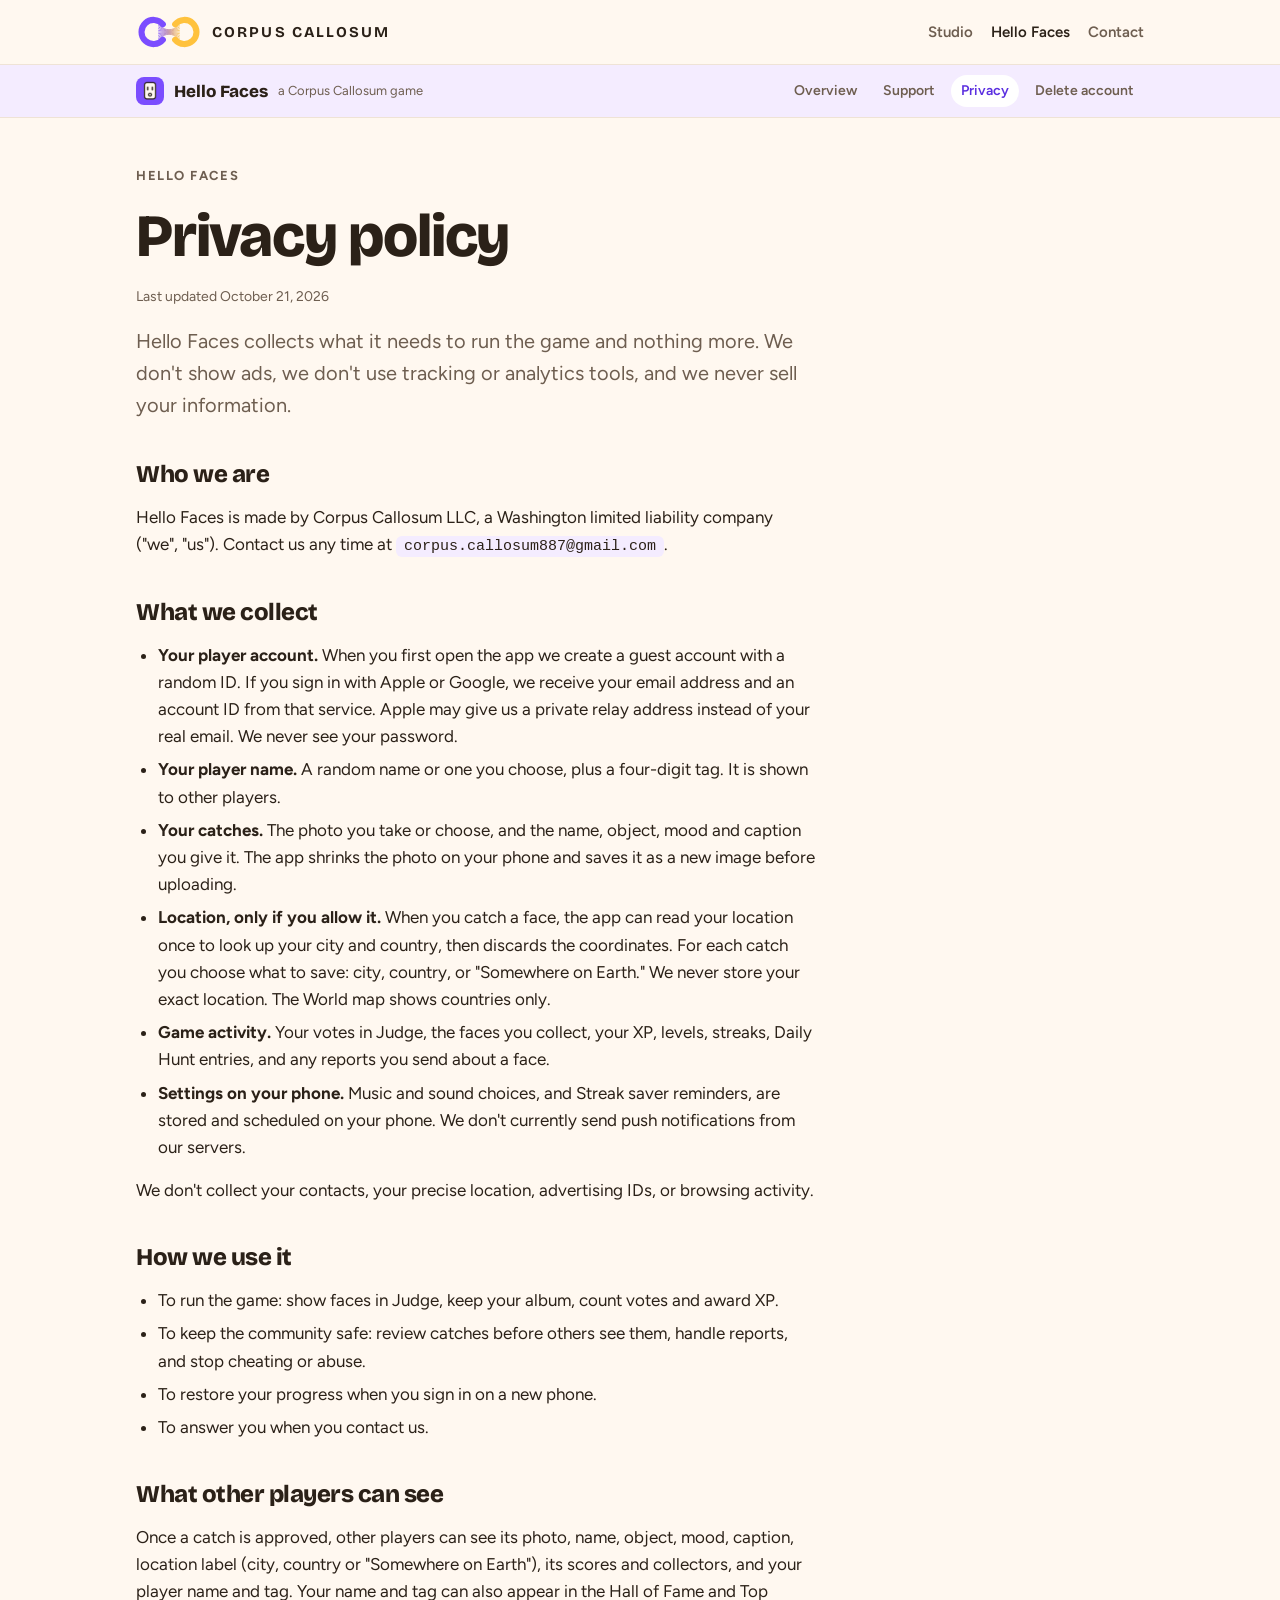
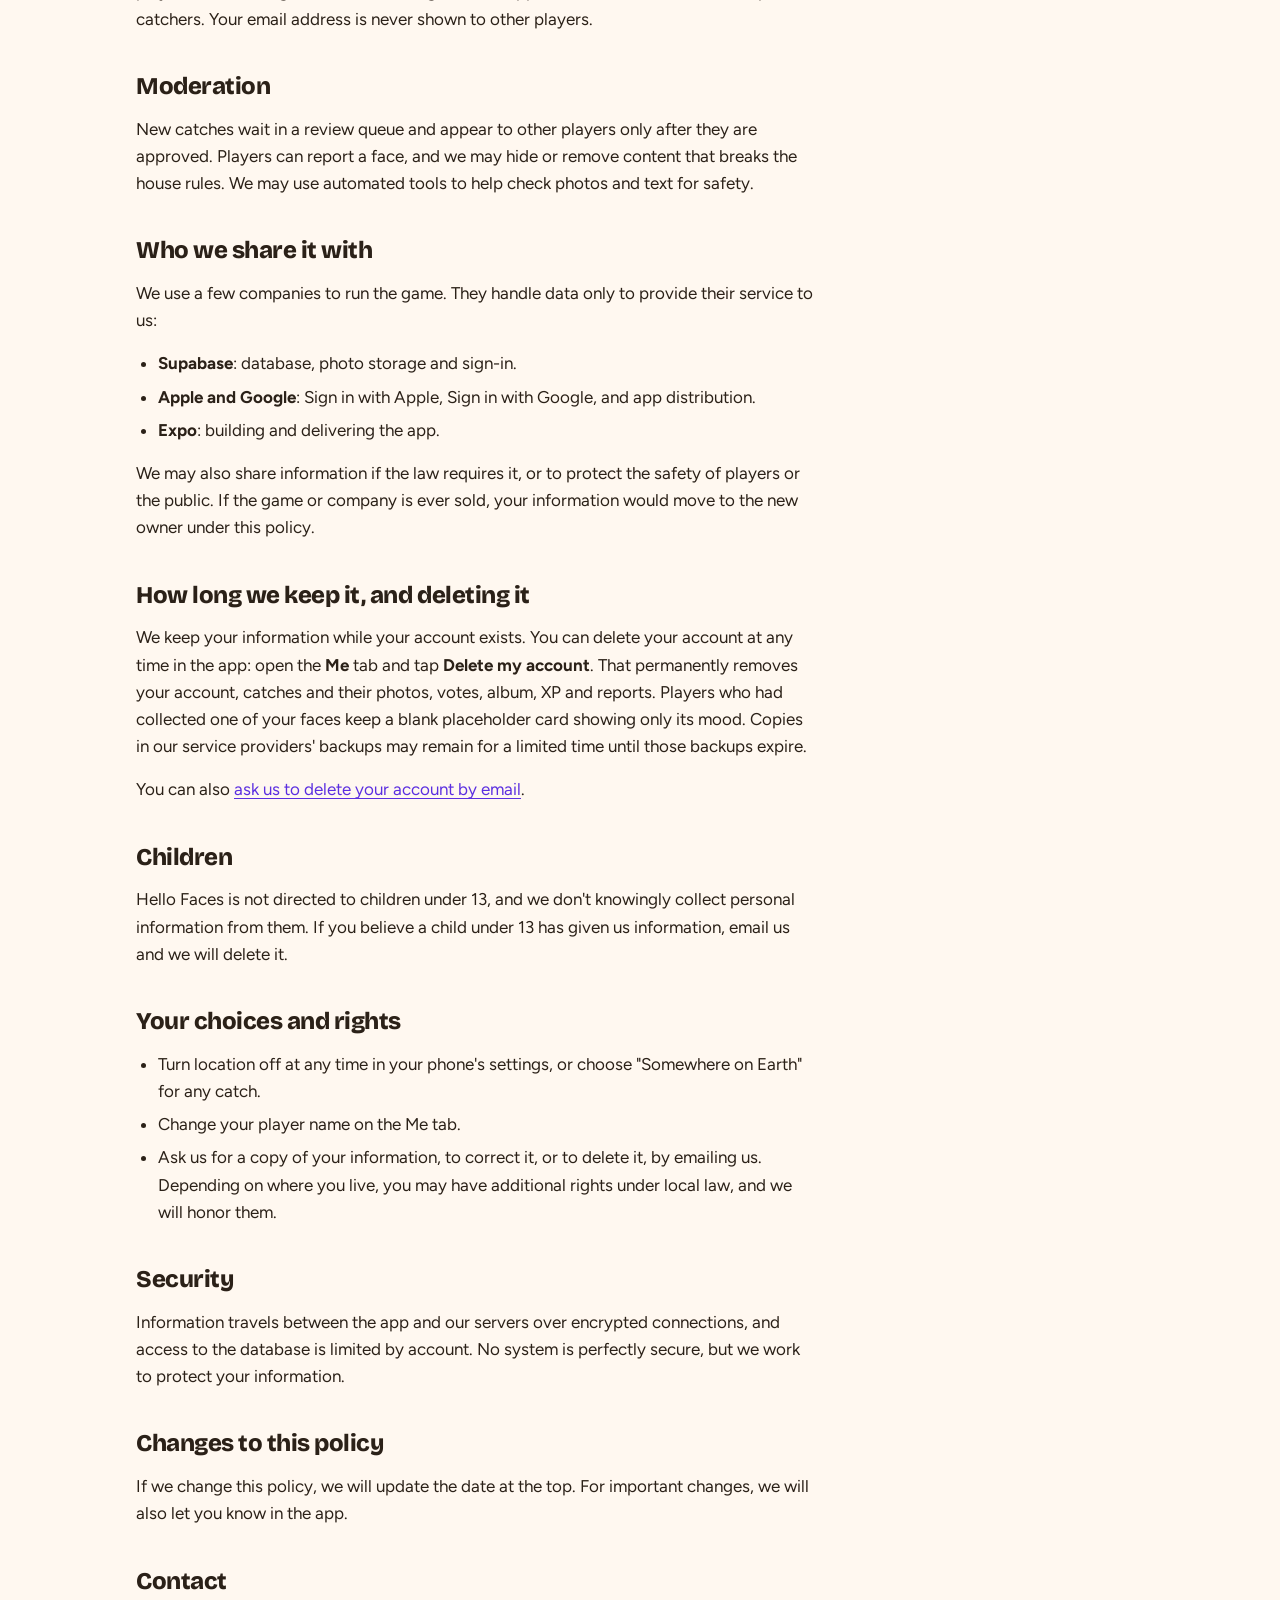
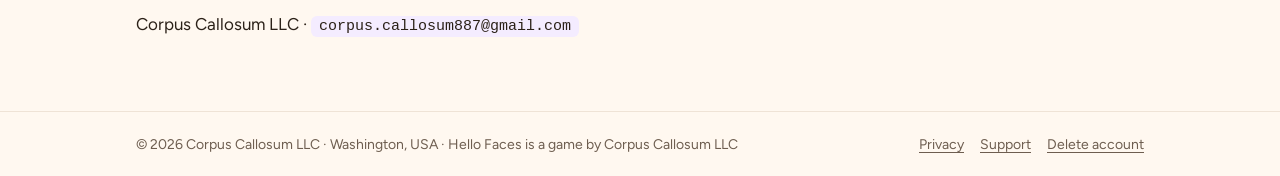
==== hello-faces/privacy.html @ 491417f5 "Initial commit" ====
<!doctype html>
<html lang="en">
<head>
<meta charset="utf-8">
<meta name="viewport" content="width=device-width, initial-scale=1, viewport-fit=cover">
<title>Hello Faces Privacy Policy</title>
<meta name="description" content="How Hello Faces collects, uses and protects your information.">
<meta name="claude:viewport-fit-sides" content="cover">
<link rel="icon" type="image/png" href="../assets/hf-favicon.png">
<link rel="preconnect" href="https://fonts.googleapis.com"><link rel="preconnect" href="https://fonts.gstatic.com" crossorigin><link rel="stylesheet" href="https://fonts.googleapis.com/css2?family=Bricolage+Grotesque:opsz,wght@12..96,700;12..96,800&family=Figtree:wght@400;600;700&display=swap">
<link rel="stylesheet" href="../styles.css">
</head>
<body>
<header class="site-head"><div class="wrap">
<a class="brand" href="../index.html"><svg class="cc-mark" width="66" height="36" viewBox="0 0 120 64" role="img" aria-label="Corpus Callosum logo"><defs><linearGradient id="ccfib" x1="40" y1="0" x2="80" y2="0" gradientUnits="userSpaceOnUse"><stop offset="0" stop-color="var(--grape)"/><stop offset="1" stop-color="var(--joy)"/></linearGradient></defs><g fill="none" stroke="url(#ccfib)" stroke-width="1.3" stroke-linecap="round"><path d="M41 20 C55 30.56 65 30.56 79 20"/><path d="M41 23 C55 30.92 65 30.92 79 23"/><path d="M41 26 C55 31.28 65 31.28 79 26"/><path d="M41 29 C55 31.64 65 31.64 79 29"/><path d="M41 32 C55 32.00 65 32.00 79 32"/><path d="M41 35 C55 32.36 65 32.36 79 35"/><path d="M41 38 C55 32.72 65 32.72 79 38"/><path d="M41 41 C55 33.08 65 33.08 79 41"/><path d="M41 44 C55 33.44 65 33.44 79 44"/></g><path d="M48.85 17.86 A22 22 0 1 0 48.85 46.14" fill="none" stroke="var(--grape)" stroke-width="11" stroke-linecap="round"/><path d="M71.15 17.86 A22 22 0 1 1 71.15 46.14" fill="none" stroke="var(--joy)" stroke-width="11" stroke-linecap="round"/></svg><span class="brand-name">Corpus Callosum</span></a>
<nav class="nav" aria-label="Main"><a href="../index.html">Studio</a><a href="../hello-faces/index.html" aria-current="page">Hello Faces</a><a href="../index.html#contact">Contact</a></nav>
</div></header>
<div class="child-bar"><div class="wrap"><a class="child-brand" href="index.html"><img src="../assets/hf-icon.png" alt="" width="28" height="28"><span>Hello Faces</span><small>a Corpus Callosum game</small></a><nav class="subnav" aria-label="Hello Faces"><a href="index.html">Overview</a><a href="support.html">Support</a><a href="privacy.html" aria-current="page">Privacy</a><a href="delete-account.html">Delete account</a></nav></div></div>
<main><div class="wrap"><article class="doc read stack-lg">
<div class="stack">
<p class="eyebrow">Hello Faces</p>
<h1>Privacy policy</h1>
<p class="meta">Last updated October 21, 2026</p>
<p class="lead">Hello Faces collects what it needs to run the game and nothing more. We don't show ads, we don't use tracking or analytics tools, and we never sell your information.</p>
</div>

<section class="stack"><h2>Who we are</h2>
<p>Hello Faces is made by Corpus Callosum LLC, a Washington limited liability company ("we", "us"). Contact us any time at <span class="email">corpus.callosum887@gmail.com</span>.</p></section>

<section class="stack"><h2>What we collect</h2>
<ul>
<li><b>Your player account.</b> When you first open the app we create a guest account with a random ID. If you sign in with Apple or Google, we receive your email address and an account ID from that service. Apple may give us a private relay address instead of your real email. We never see your password.</li>
<li><b>Your player name.</b> A random name or one you choose, plus a four-digit tag. It is shown to other players.</li>
<li><b>Your catches.</b> The photo you take or choose, and the name, object, mood and caption you give it. The app shrinks the photo on your phone and saves it as a new image before uploading.</li>
<li><b>Location, only if you allow it.</b> When you catch a face, the app can read your location once to look up your city and country, then discards the coordinates. For each catch you choose what to save: city, country, or "Somewhere on Earth." We never store your exact location. The World map shows countries only.</li>
<li><b>Game activity.</b> Your votes in Judge, the faces you collect, your XP, levels, streaks, Daily Hunt entries, and any reports you send about a face.</li>
<li><b>Settings on your phone.</b> Music and sound choices, and Streak saver reminders, are stored and scheduled on your phone. We don't currently send push notifications from our servers.</li>
</ul>
<p>We don't collect your contacts, your precise location, advertising IDs, or browsing activity.</p></section>

<section class="stack"><h2>How we use it</h2>
<ul>
<li>To run the game: show faces in Judge, keep your album, count votes and award XP.</li>
<li>To keep the community safe: review catches before others see them, handle reports, and stop cheating or abuse.</li>
<li>To restore your progress when you sign in on a new phone.</li>
<li>To answer you when you contact us.</li>
</ul></section>

<section class="stack"><h2>What other players can see</h2>
<p>Once a catch is approved, other players can see its photo, name, object, mood, caption, location label (city, country or "Somewhere on Earth"), its scores and collectors, and your player name and tag. Your name and tag can also appear in the Hall of Fame and Top catchers. Your email address is never shown to other players.</p></section>

<section class="stack"><h2>Moderation</h2>
<p>New catches wait in a review queue and appear to other players only after they are approved. Players can report a face, and we may hide or remove content that breaks the house rules. We may use automated tools to help check photos and text for safety.</p></section>

<section class="stack"><h2>Who we share it with</h2>
<p>We use a few companies to run the game. They handle data only to provide their service to us:</p>
<ul>
<li><b>Supabase</b>: database, photo storage and sign-in.</li>
<li><b>Apple and Google</b>: Sign in with Apple, Sign in with Google, and app distribution.</li>
<li><b>Expo</b>: building and delivering the app.</li>
</ul>
<p>We may also share information if the law requires it, or to protect the safety of players or the public. If the game or company is ever sold, your information would move to the new owner under this policy.</p></section>

<section class="stack"><h2>How long we keep it, and deleting it</h2>
<p>We keep your information while your account exists. You can delete your account at any time in the app: open the <b>Me</b> tab and tap <b>Delete my account</b>. That permanently removes your account, catches and their photos, votes, album, XP and reports. Players who had collected one of your faces keep a blank placeholder card showing only its mood. Copies in our service providers' backups may remain for a limited time until those backups expire.</p>
<p>You can also <a href="delete-account.html">ask us to delete your account by email</a>.</p></section>

<section class="stack"><h2>Children</h2>
<p>Hello Faces is not directed to children under 13, and we don't knowingly collect personal information from them. If you believe a child under 13 has given us information, email us and we will delete it.</p></section>

<section class="stack"><h2>Your choices and rights</h2>
<ul>
<li>Turn location off at any time in your phone's settings, or choose "Somewhere on Earth" for any catch.</li>
<li>Change your player name on the Me tab.</li>
<li>Ask us for a copy of your information, to correct it, or to delete it, by emailing us. Depending on where you live, you may have additional rights under local law, and we will honor them.</li>
</ul></section>

<section class="stack"><h2>Security</h2>
<p>Information travels between the app and our servers over encrypted connections, and access to the database is limited by account. No system is perfectly secure, but we work to protect your information.</p></section>

<section class="stack"><h2>Changes to this policy</h2>
<p>If we change this policy, we will update the date at the top. For important changes, we will also let you know in the app.</p></section>

<section class="stack"><h2>Contact</h2>
<p>Corpus Callosum LLC &middot; <span class="email">corpus.callosum887@gmail.com</span></p></section>
</article></div></main>
<footer class="site-foot"><div class="wrap">
<span>&copy; 2026 Corpus Callosum LLC &middot; Washington, USA &middot; Hello Faces is a game by Corpus Callosum LLC</span>
<nav aria-label="Footer"><a href="../hello-faces/privacy.html">Privacy</a><a href="../hello-faces/support.html">Support</a><a href="../hello-faces/delete-account.html">Delete account</a></nav>
</div></footer>
</body>
</html>
---- styles.css ----
/* Corpus Callosum + Hello Faces site — v01 (Oct 21, 2026)
   Layout: two "hemispheres" (logic + play) bridged in the middle; reading pages are one calm 680px column.
   Colors come from the Hello Faces app (theme.ts) so the site and the game feel like one family. */
:root {
  --bg: #FFF8F0;          /* app bg */
  --card: #FFFFFF;
  --ink: #2B2118;         /* app ink */
  --sub: #6E5E50;         /* app sub, a touch darker for web contrast */
  --line: #EFE3D6;        /* app line */
  --grape: #7B4DFF;       /* Electric Grape, app accent */
  --grape-ink: #5B2FE0;   /* grape for text on light ground */
  --joy: #FFC23D;         /* mood: joy */
  --coral: #FF6B4A;       /* the original Hello Faces coral */
  --chip: #F4ECFF;
  --font-display: "Bricolage Grotesque", "Avenir Next", "Segoe UI", system-ui, sans-serif;
  --font-body: "Figtree", "Avenir Next", "Segoe UI", system-ui, sans-serif;
}
@media (prefers-color-scheme: dark) {
  :root:not([data-theme="light"]) {
    --bg: #17121F; --card: #211A2C; --ink: #F6EFE7; --sub: #BFB0A2; --line: #362B45;
    --grape: #9B7BFF; --grape-ink: #B9A2FF; --joy: #FFC23D; --coral: #FF8466; --chip: #2C2240;
    color-scheme: dark;
  }
}
:root[data-theme="dark"] {
  --bg: #17121F; --card: #211A2C; --ink: #F6EFE7; --sub: #BFB0A2; --line: #362B45;
  --grape: #9B7BFF; --grape-ink: #B9A2FF; --joy: #FFC23D; --coral: #FF8466; --chip: #2C2240;
  color-scheme: dark;
}

* { box-sizing: border-box; }
html { -webkit-text-size-adjust: 100%; }
body {
  margin: 0;
  background: var(--bg);
  color: var(--ink);
  font-family: var(--font-body);
  font-size: 17px;
  line-height: 1.6;
}
img { max-width: 100%; height: auto; }
a { color: var(--grape-ink); text-underline-offset: 3px; }
a:focus-visible, button:focus-visible { outline: 3px solid var(--grape); outline-offset: 3px; border-radius: 6px; }

.wrap {
  max-width: 1040px;
  margin: 0 auto;
  padding-left: max(16px, env(safe-area-inset-left, 0px));
  padding-right: max(16px, env(safe-area-inset-right, 0px));
}
.read { max-width: 680px; }

/* Header */
.site-head { border-bottom: 1px solid var(--line); }
.site-head .wrap { display: flex; align-items: center; justify-content: space-between; gap: 16px; padding-block: 14px; flex-wrap: wrap; }
.brand { display: flex; align-items: center; gap: 10px; text-decoration: none; color: var(--ink); }
.brand svg { flex: none; }
.brand-name { font-family: var(--font-display); font-weight: 800; font-size: 19px; letter-spacing: -0.01em; }
.nav { display: flex; gap: 18px; flex-wrap: wrap; font-weight: 600; font-size: 15px; }
.nav a { color: var(--sub); text-decoration: none; }
.nav a:hover, .nav a[aria-current="page"] { color: var(--ink); }

/* Type */
h1, h2, h3 { font-family: var(--font-display); line-height: 1.12; letter-spacing: -0.02em; text-wrap: balance; margin: 0; }
h1 { font-size: clamp(36px, 6vw, 60px); font-weight: 800; }
h2 { font-size: clamp(24px, 3.4vw, 32px); font-weight: 800; }
h3 { font-size: 20px; font-weight: 700; }
.eyebrow { font-size: 13px; font-weight: 700; letter-spacing: 0.12em; text-transform: uppercase; color: var(--sub); margin: 0; }
.lead { font-size: 20px; color: var(--sub); max-width: 34em; margin: 0; }
p { margin: 0; }
.stack { display: grid; gap: 16px; }
.stack-lg { display: grid; gap: 28px; }
main { padding-block: 48px 72px; }

/* Company hero: two hemispheres joined by a bridge */
.hemis { display: grid; grid-template-columns: 1fr auto 1fr; align-items: stretch; gap: 0; margin-top: 8px; }
.hemi { padding: 28px; border-radius: 28px; min-width: 0; display: grid; gap: 10px; align-content: start; }
.hemi.left { background: var(--grape); color: #fff; border-top-right-radius: 8px; border-bottom-right-radius: 8px; }
.hemi.right { background: var(--joy); color: #2B2118; border-top-left-radius: 8px; border-bottom-left-radius: 8px; }
.hemi h3 { font-size: 22px; }
.hemi p { font-size: 16px; opacity: 0.92; }
.bridge { width: 28px; display: grid; align-items: center; }
.bridge span { display: block; height: 44%; background: repeating-linear-gradient(180deg, var(--ink) 0 6px, transparent 6px 12px); width: 4px; margin: 0 auto; border-radius: 2px; opacity: 0.35; }

/* Game card */
.game-card { display: grid; grid-template-columns: auto 1fr; gap: 22px; align-items: center; background: var(--card); border: 2px solid var(--line); border-radius: 24px; padding: 22px; text-decoration: none; color: var(--ink); }
.game-card:hover { border-color: var(--grape); }
.game-card img { width: 96px; height: 96px; border-radius: 22px; }
.game-card .stack { gap: 6px; min-width: 0; }
.pill { display: inline-flex; align-items: center; gap: 6px; font-size: 13px; font-weight: 700; padding: 4px 10px; border-radius: 999px; background: var(--chip); color: var(--grape-ink); width: fit-content; }

/* Hello Faces page */
.hf-hero { display: grid; grid-template-columns: auto 1fr; gap: 28px; align-items: center; }
.hf-hero img { width: 132px; height: 132px; border-radius: 30px; box-shadow: 0 10px 30px rgba(91, 47, 224, 0.25); }
.moods { display: flex; flex-wrap: wrap; gap: 10px; font-size: 30px; line-height: 1; }
.moods span { width: 52px; height: 52px; display: grid; place-items: center; border-radius: 16px; background: var(--card); border: 2px solid var(--line); }
.verbs { display: grid; grid-template-columns: repeat(3, minmax(0, 1fr)); gap: 16px; }
.verb { background: var(--card); border: 2px solid var(--line); border-radius: 20px; padding: 20px; display: grid; gap: 6px; align-content: start; }
.verb b { font-family: var(--font-display); font-size: 21px; }
.links { display: flex; flex-wrap: wrap; gap: 10px; }
.btn { display: inline-flex; align-items: center; gap: 8px; padding: 11px 18px; border-radius: 999px; border: 2px solid var(--grape); color: var(--grape-ink); font-weight: 700; text-decoration: none; font-size: 15px; }
.btn.solid { background: var(--grape); color: #fff; }

/* Reading pages */
.doc h2 { font-size: 24px; margin-top: 12px; }
.doc ul, .doc ol { margin: 0; padding-left: 1.3em; display: grid; gap: 6px; }
.doc .meta { font-size: 14px; color: var(--sub); }
.note { background: var(--card); border: 2px solid var(--line); border-radius: 18px; padding: 18px 20px; }
.note.grape { border-color: var(--grape); }
.steps { counter-reset: s; list-style: none; padding: 0 !important; }
.steps li { counter-increment: s; display: grid; grid-template-columns: 34px 1fr; gap: 12px; align-items: start; }
.steps li::before { content: counter(s); width: 30px; height: 30px; border-radius: 50%; background: var(--grape); color: #fff; font-weight: 800; display: grid; place-items: center; font-size: 15px; }
details { background: var(--card); border: 2px solid var(--line); border-radius: 16px; padding: 14px 18px; }
details summary { cursor: pointer; font-weight: 700; }
details[open] summary { margin-bottom: 8px; }
.email { font-family: ui-monospace, "SF Mono", Menlo, monospace; font-size: 15px; background: var(--chip); padding: 2px 8px; border-radius: 6px; word-break: break-all; }

/* Footer */
.site-foot { border-top: 1px solid var(--line); color: var(--sub); font-size: 14px; }
.site-foot .wrap { display: flex; justify-content: space-between; gap: 12px 24px; flex-wrap: wrap; padding-block: 22px; }
.site-foot nav { display: flex; gap: 16px; flex-wrap: wrap; }
.site-foot a { color: var(--sub); }

@media (max-width: 720px) {
  .hemis { grid-template-columns: 1fr; gap: 0; }
  .bridge { width: auto; height: 22px; }
  .bridge span { height: 4px; width: 44%; background: repeating-linear-gradient(90deg, var(--ink) 0 6px, transparent 6px 12px); }
  .hemi.left { border-radius: 28px 28px 8px 8px; }
  .hemi.right { border-radius: 8px 8px 28px 28px; }
  .verbs { grid-template-columns: 1fr; }
  .hf-hero { grid-template-columns: 1fr; }
  .hf-hero img { width: 104px; height: 104px; }
  .game-card { grid-template-columns: 1fr; }
}
@media (prefers-reduced-motion: no-preference) {
  .game-card, .btn { transition: border-color 0.15s, transform 0.15s; }
  .game-card:hover { transform: translateY(-2px); }
}

/* v02: Corpus Callosum mark + Hello Faces child bar */
.cc-mark { flex: none; }
.brand-name { text-transform: uppercase; letter-spacing: 0.14em; font-size: 15px; font-weight: 700; }
.child-bar { background: var(--chip); border-bottom: 1px solid var(--line); }
.child-bar .wrap { display: flex; align-items: center; justify-content: space-between; gap: 10px 20px; flex-wrap: wrap; padding-block: 10px; }
.child-brand { display: flex; align-items: center; gap: 10px; text-decoration: none; color: var(--ink); }
.child-brand img { border-radius: 8px; }
.child-brand span { font-family: var(--font-display); font-weight: 800; font-size: 17px; }
.child-brand small { color: var(--sub); font-size: 13px; }
.subnav { display: flex; gap: 6px; flex-wrap: wrap; font-size: 14px; font-weight: 600; }
.subnav a { color: var(--sub); text-decoration: none; padding: 5px 10px; border-radius: 999px; }
.subnav a:hover { color: var(--ink); }
.subnav a[aria-current="page"] { background: var(--card); color: var(--grape-ink); }
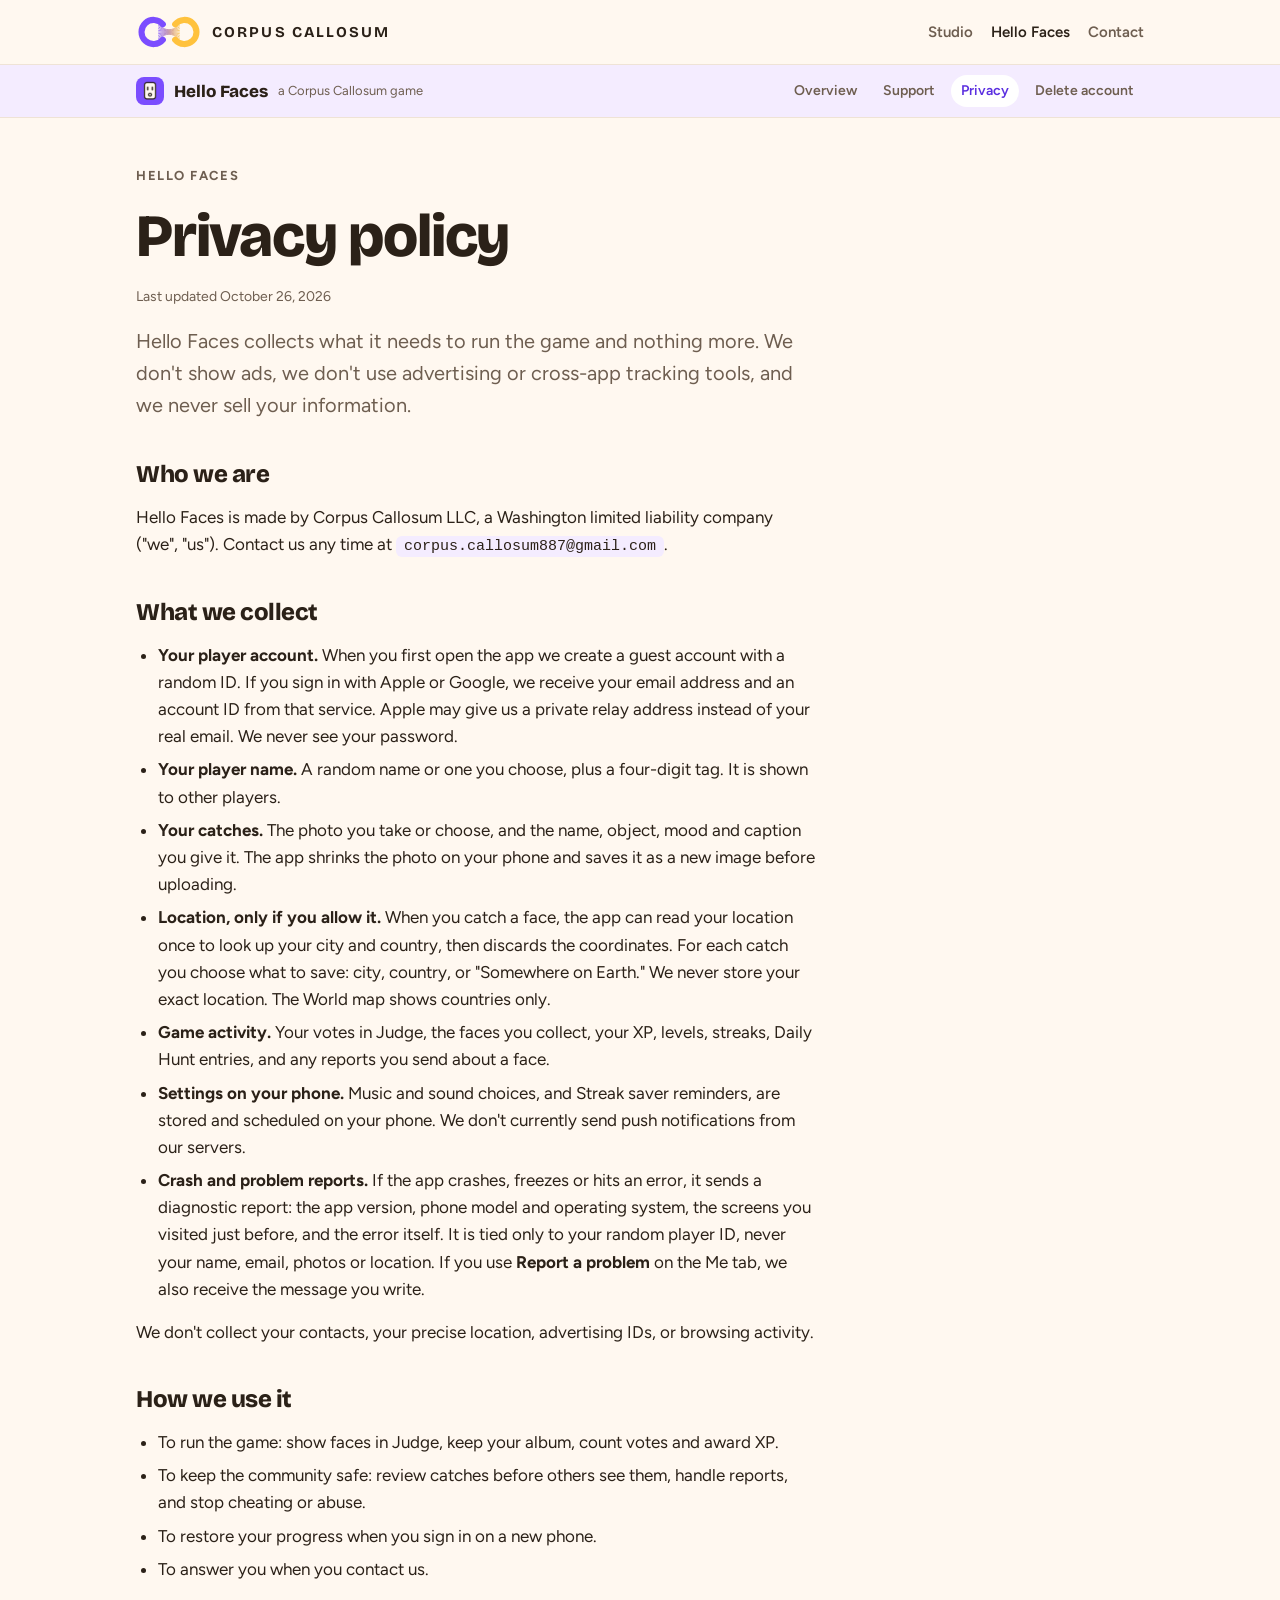
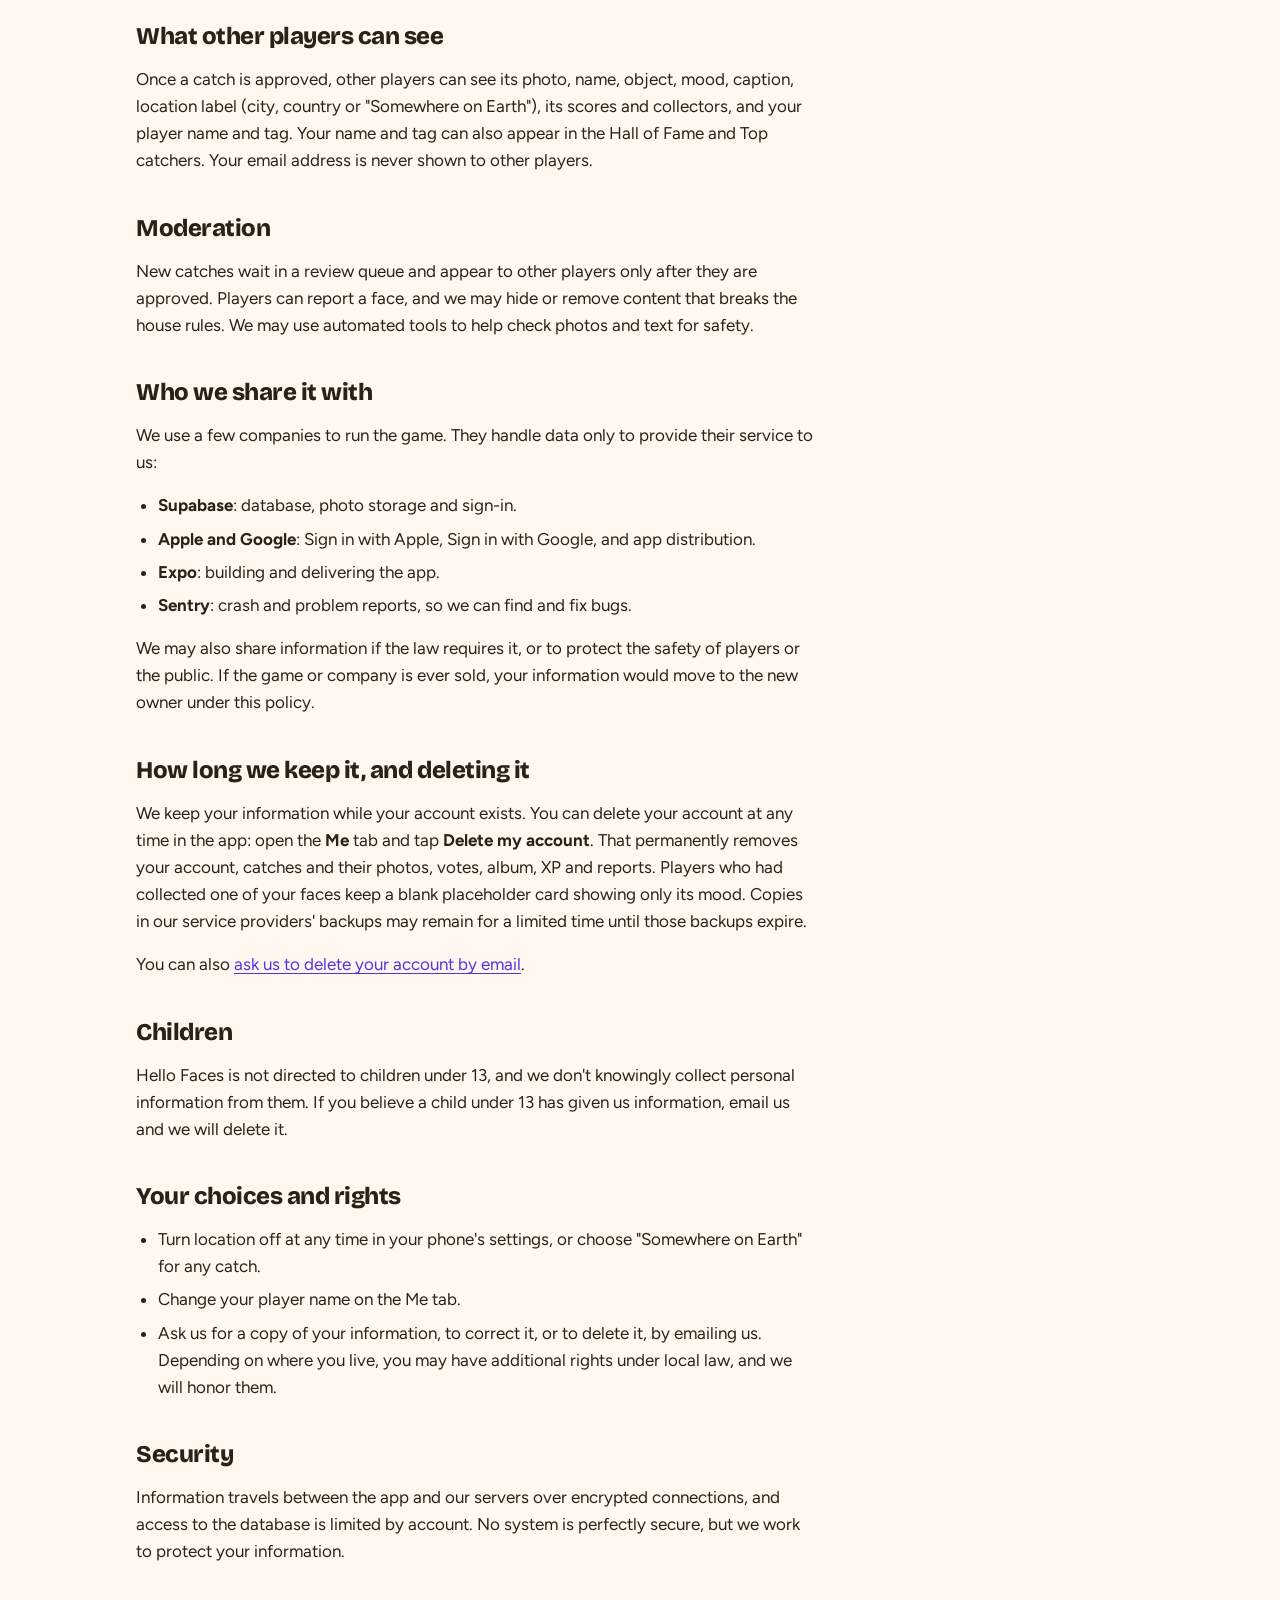
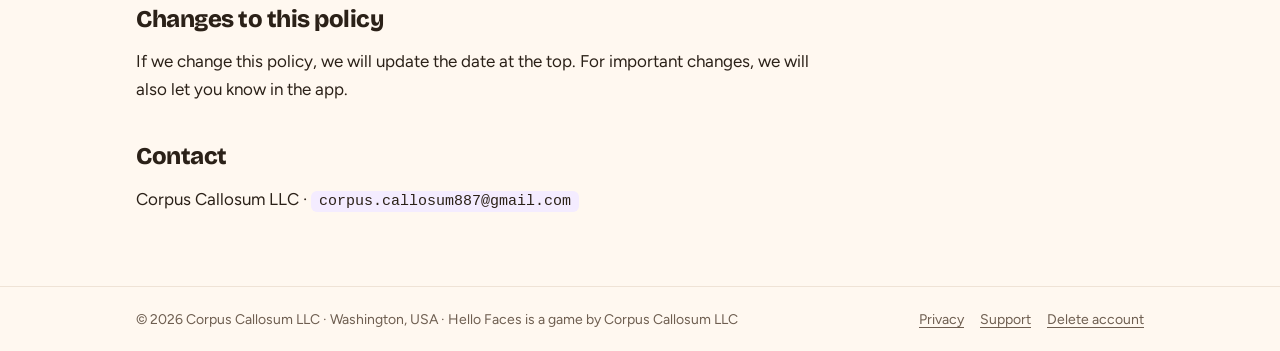
==== commit f8361f9c: "Site v07: laugh/squad invite pages, app links, privacy v06" ====
--- a/hello-faces/privacy.html
+++ b/hello-faces/privacy.html
@@ -20,8 +20,8 @@
 <div class="stack">
 <p class="eyebrow">Hello Faces</p>
 <h1>Privacy policy</h1>
-<p class="meta">Last updated October 21, 2026</p>
-<p class="lead">Hello Faces collects what it needs to run the game and nothing more. We don't show ads, we don't use tracking or analytics tools, and we never sell your information.</p>
+<p class="meta">Last updated October 26, 2026</p>
+<p class="lead">Hello Faces collects what it needs to run the game and nothing more. We don't show ads, we don't use advertising or cross-app tracking tools, and we never sell your information.</p>
 </div>
 
 <section class="stack"><h2>Who we are</h2>
@@ -35,6 +35,7 @@
 <li><b>Location, only if you allow it.</b> When you catch a face, the app can read your location once to look up your city and country, then discards the coordinates. For each catch you choose what to save: city, country, or "Somewhere on Earth." We never store your exact location. The World map shows countries only.</li>
 <li><b>Game activity.</b> Your votes in Judge, the faces you collect, your XP, levels, streaks, Daily Hunt entries, and any reports you send about a face.</li>
 <li><b>Settings on your phone.</b> Music and sound choices, and Streak saver reminders, are stored and scheduled on your phone. We don't currently send push notifications from our servers.</li>
+<li><b>Crash and problem reports.</b> If the app crashes, freezes or hits an error, it sends a diagnostic report: the app version, phone model and operating system, the screens you visited just before, and the error itself. It is tied only to your random player ID, never your name, email, photos or location. If you use <b>Report a problem</b> on the Me tab, we also receive the message you write.</li>
 </ul>
 <p>We don't collect your contacts, your precise location, advertising IDs, or browsing activity.</p></section>
 
@@ -58,6 +59,7 @@
 <li><b>Supabase</b>: database, photo storage and sign-in.</li>
 <li><b>Apple and Google</b>: Sign in with Apple, Sign in with Google, and app distribution.</li>
 <li><b>Expo</b>: building and delivering the app.</li>
+<li><b>Sentry</b>: crash and problem reports, so we can find and fix bugs.</li>
 </ul>
 <p>We may also share information if the law requires it, or to protect the safety of players or the public. If the game or company is ever sold, your information would move to the new owner under this policy.</p></section>
 
--- a/styles.css
+++ b/styles.css
@@ -1,4 +1,4 @@
-/* Corpus Callosum + Hello Faces site — v01 (Oct 21, 2026)
+/* Corpus Callosum + Hello Faces site — v04 (light only); first built v01 (Oct 21, 2026)
    Layout: two "hemispheres" (logic + play) bridged in the middle; reading pages are one calm 680px column.
    Colors come from the Hello Faces app (theme.ts) so the site and the game feel like one family. */
 :root {
@@ -15,18 +15,8 @@
   --font-display: "Bricolage Grotesque", "Avenir Next", "Segoe UI", system-ui, sans-serif;
   --font-body: "Figtree", "Avenir Next", "Segoe UI", system-ui, sans-serif;
 }
-@media (prefers-color-scheme: dark) {
-  :root:not([data-theme="light"]) {
-    --bg: #17121F; --card: #211A2C; --ink: #F6EFE7; --sub: #BFB0A2; --line: #362B45;
-    --grape: #9B7BFF; --grape-ink: #B9A2FF; --joy: #FFC23D; --coral: #FF8466; --chip: #2C2240;
-    color-scheme: dark;
-  }
-}
-:root[data-theme="dark"] {
-  --bg: #17121F; --card: #211A2C; --ink: #F6EFE7; --sub: #BFB0A2; --line: #362B45;
-  --grape: #9B7BFF; --grape-ink: #B9A2FF; --joy: #FFC23D; --coral: #FF8466; --chip: #2C2240;
-  color-scheme: dark;
-}
+/* v04: always the warm cream light look (the site no longer switches to dark purple in dark mode) */
+:root { color-scheme: light; }
 
 * { box-sizing: border-box; }
 html { -webkit-text-size-adjust: 100%; }
